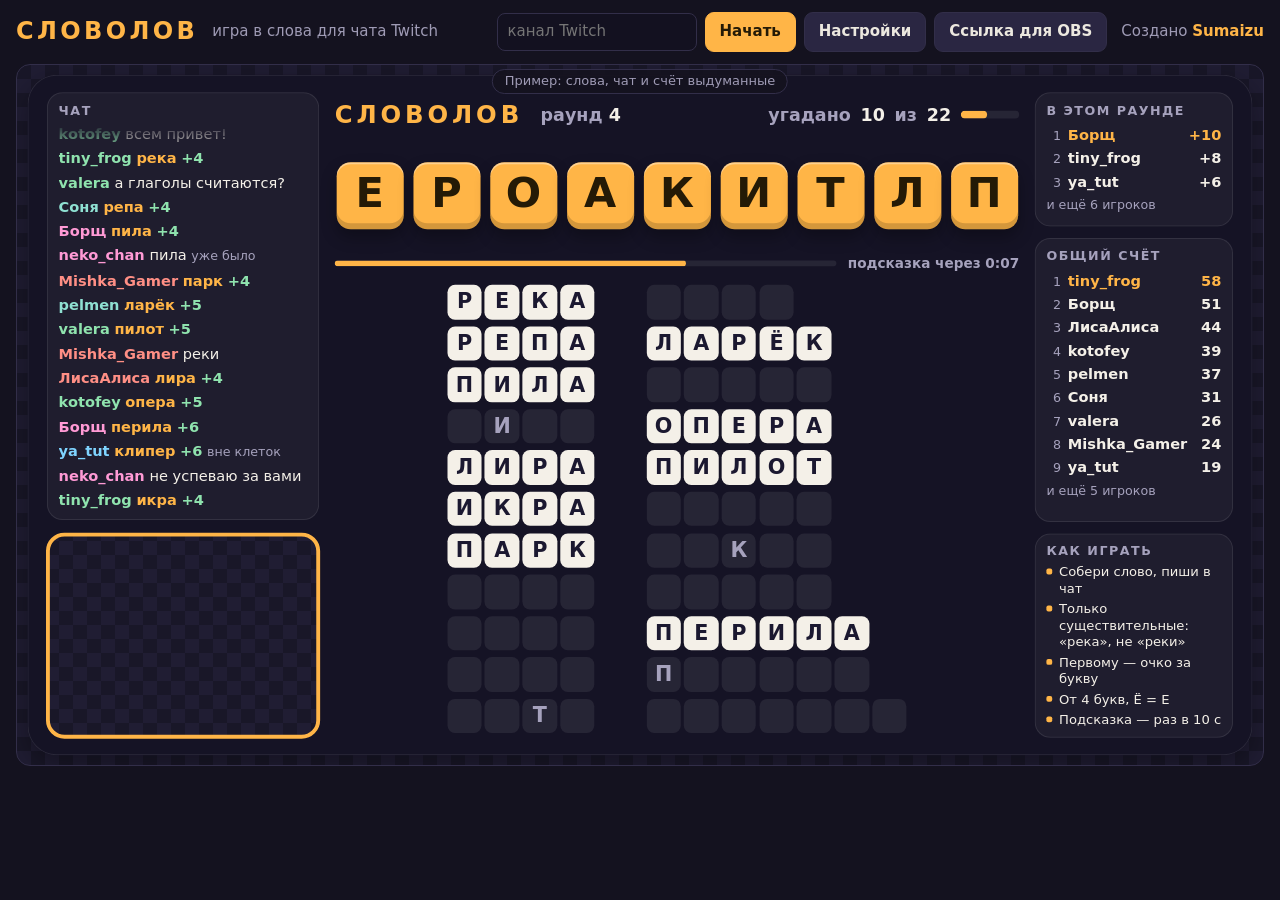
==== site/index.html @ 54fda8b3 "Шапка в одну строку, игра на всю страницу, особые ники в чате" ====
<!doctype html>
<html lang="ru">
<head>
<meta charset="utf-8">
<meta name="viewport" content="width=device-width, initial-scale=1">
<title>Словолов — игра в слова для чата Twitch</title>
<meta name="description" content="Игра в слова для чата Twitch на русском: зрители собирают слова из букв и пишут их в чат. Играй прямо в браузере или вставь ссылку в OBS — ставить ничего не нужно.">
<link rel="icon" href="data:image/svg+xml,%3Csvg xmlns='http://www.w3.org/2000/svg' viewBox='0 0 32 32'%3E%3Crect width='32' height='32' rx='7' fill='%23ffb547'/%3E%3Ctext x='16' y='24' font-family='Arial' font-weight='900' font-size='22' text-anchor='middle' fill='%23241a06'%3EС%3C/text%3E%3C/svg%3E">
<link rel="stylesheet" href="css/page.css">
</head>
<body>
<main class="page">
  <header class="top">
    <h1>Словолов</h1>
    <p class="tagline" id="status">игра в слова для чата Twitch</p>
    <form class="controls" id="start" autocomplete="off">
      <input type="text" id="s-channel" placeholder="канал Twitch" spellcheck="false" aria-label="Канал Twitch">
      <button type="submit" class="primary" id="play" disabled>Начать</button>
      <button type="button" id="toggle-settings" aria-expanded="false" aria-controls="settings">Настройки</button>
      <button type="button" id="toggle-link" aria-expanded="false" aria-controls="link-panel">Ссылка для OBS</button>
    </form>
    <p class="author">Создано <a href="https://twitch.tv/sumaizu" target="_blank" rel="noopener">Sumaizu</a></p>
    <section class="panel popover" id="link-panel" hidden>
      <div class="row">
        <input type="text" id="link" readonly aria-label="Ссылка на оверлей">
        <button type="button" id="copy">Копировать</button>
      </div>
      <p class="status" id="link-status"></p>
      <p class="hint">Вставь ссылку в источник «Браузер» в OBS, размер 1920×1080. Игра начинается через 10 секунд после того, как источник появился на экране, и останавливается, когда он скрыт.</p>
    </section>
  </header>

  <div class="layout" id="layout">
    <div class="stage">
      <div class="screen">
        <iframe id="game" title="Словолов"></iframe>
        <p class="note" id="example-note">Пример: слова, чат и счёт выдуманные</p>
      </div>
    </div>

    <form class="panel settings" id="settings" autocomplete="off" hidden>
      <fieldset>
        <legend>Раунд</legend>
        <div class="field">
          <label for="s-pause">Пауза между раундами</label>
          <div class="row"><input type="number" id="s-pause" min="3" max="3600"><span class="hint">секунд</span></div>
        </div>
        <div class="field">
          <label for="s-hint_every">Подсказка</label>
          <div class="row"><input type="number" id="s-hint_every" min="0" max="3600"><span class="hint">секунд без угаданных слов и открывается одна буква</span></div>
          <p class="hint">0 — без подсказок</p>
        </div>
        <div class="field">
          <label for="s-shuffle_every">Перемешивать буквы</label>
          <div class="row"><input type="number" id="s-shuffle_every" min="0" max="600"><span class="hint">секунд между перемешиваниями</span></div>
          <p class="hint">0 — не перемешивать</p>
        </div>
        <div class="field">
          <label for="s-round_time">Лимит времени на раунд</label>
          <div class="row"><input type="number" id="s-round_time" min="0" max="7200"><span class="hint">секунд</span></div>
          <p class="hint">0 — раунд идёт, пока не открыты все слова</p>
        </div>
      </fieldset>

      <fieldset>
        <legend>Слова</legend>
        <div class="field">
          <span class="label">Главное слово</span>
          <div class="row">
            <span class="hint">от</span><input type="number" id="s-base_min" min="4" max="12" aria-label="Главное слово: букв от">
            <span class="hint">до</span><input type="number" id="s-base_max" min="4" max="12" aria-label="Главное слово: букв до">
            <span class="hint">букв</span>
          </div>
        </div>
        <div class="field">
          <label for="s-extra_letters">Добавить букв к главному слову</label>
          <div class="row"><input type="number" id="s-extra_letters" min="0" max="4"><span class="hint">с ними собирается больше слов</span></div>
        </div>
        <div class="field">
          <label for="s-min_len">Самое короткое слово</label>
          <div class="row"><input type="number" id="s-min_len" min="2" max="6"><span class="hint">букв</span></div>
        </div>
        <div class="field">
          <label for="s-max_words">Слов в раунде</label>
          <div class="row">
            <span class="hint">не больше</span><input type="number" id="s-max_words" min="3" max="45">
            <span class="hint">и не меньше</span><input type="number" id="s-min_words" min="1" max="40" aria-label="Слов в раунде не меньше">
          </div>
        </div>
        <p class="summary" id="summary"></p>
      </fieldset>

      <fieldset>
        <legend>Чат</legend>
        <label class="check">
          <input type="checkbox" id="s-chat_commands">
          <span>Команды для стримера и модераторов
            <span class="hint"><code>!словолов-раунд</code> — закончить раунд</span>
            <span class="hint"><code>!словолов-сброс</code> — обнулить общий счёт</span>
          </span>
        </label>
      </fieldset>

      <fieldset>
        <legend>Общий счёт</legend>
        <div class="field">
          <label for="s-reset_mode">Сбрасывать</label>
          <select id="s-reset_mode">
            <option value="never">только командой в чате</option>
            <option value="day">каждый день</option>
            <option value="week">каждую неделю, в понедельник</option>
            <option value="month">каждый месяц, первого числа</option>
            <option value="timer">по таймеру</option>
          </select>
        </div>
        <div class="field" id="reset-hour-field">
          <label for="s-reset_hour">В котором часу</label>
          <div class="row"><input type="number" id="s-reset_hour" min="0" max="23"><span class="hint">часов, по времени компьютера с игрой</span></div>
        </div>
        <div class="field" id="reset-hours-field">
          <label for="s-reset_hours">Таймер</label>
          <div class="row"><span class="hint">каждые</span><input type="number" id="s-reset_hours" min="1" max="720"><span class="hint">часов</span></div>
        </div>
      </fieldset>

      <fieldset>
        <legend>Звук</legend>
        <label class="check"><input type="checkbox" id="s-sound"><span>Звуки игры</span></label>
        <div class="field">
          <label for="s-volume">Громкость</label>
          <div class="row">
            <input type="range" id="s-volume" min="0" max="100" step="5">
            <span class="hint" id="volume-text"></span>
            <button type="button" id="listen">Послушать</button>
          </div>
        </div>
      </fieldset>

      <fieldset>
        <legend>Вид</legend>
        <div class="split">
          <div class="group">
            <div class="field">
              <label for="s-accent">Цвет плашек с буквами</label>
              <div class="row"><input type="color" id="s-accent"></div>
            </div>
            <div class="switch" role="group" aria-label="Окошко под вебку">
              <button type="button" data-webcam="1">С вебкой</button><button type="button" data-webcam="0">Без вебки</button>
            </div>
          </div>
          <div class="group">
            <label class="check"><input type="checkbox" id="hide-chat"><span>Скрыть чат <span class="hint">вместе с окошком под вебку</span></span></label>
            <label class="check"><input type="checkbox" id="hide-side"><span>Убрать счёт и правила</span></label>
            <label class="check"><input type="checkbox" id="hide-bg"><span>Прозрачный фон</span></label>
          </div>
        </div>
      </fieldset>

      <div class="footer"><button type="button" class="quiet" id="defaults">Рекомендуемые настройки</button></div>
    </form>
  </div>
</main>
<script type="module" src="js/page.js"></script>
</body>
</html>
---- site/css/page.css ----
:root {
  color-scheme: dark;
  --bg: #14121f;
  --panel: #1d1a2e;
  --field: #131120;
  --line: #322e49;
  --ink: #ece8df;
  --muted: #9f9bb5;
  --accent: #ffb547;
  --accent-ink: #241a06;
  --ok: #7fd9a2;
  --warn: #ffcf70;
  --bad: #ff8f85;
}

* { box-sizing: border-box; }
[hidden] { display: none !important; }
html { height: 100%; background: var(--bg); }

body {
  height: 100%; margin: 0; padding: 12px 16px 16px; color: var(--ink); background: var(--bg);
  font: 15px/1.45 "Segoe UI", system-ui, -apple-system, Roboto, "Helvetica Neue", Arial, sans-serif;
}

p { margin: 0; }
code { font-family: Consolas, "Cascadia Mono", monospace; font-size: 13px; color: var(--accent); }
:focus-visible { outline: 2px solid var(--accent); outline-offset: 2px; }

.page { height: 100%; display: flex; flex-direction: column; gap: 12px; }
.top { position: relative; flex: none; display: flex; flex-wrap: wrap; align-items: center; gap: 8px 14px; }
h1 {
  margin: 0; font-size: 24px; font-weight: 900; letter-spacing: .14em; text-transform: uppercase;
  color: var(--accent);
}
.tagline {
  flex: 1 1 120px; min-width: 0; color: var(--muted);
  white-space: nowrap; overflow: hidden; text-overflow: ellipsis;
}
.tagline.ok { color: var(--ok); }
.tagline.warn { color: var(--warn); }
.controls { display: flex; flex-wrap: wrap; align-items: center; gap: 8px; }
.controls input { width: 200px; }
.author { color: var(--muted); white-space: nowrap; }
.author a { color: var(--accent); font-weight: 700; text-decoration: none; }
.author a:hover { text-decoration: underline; }
.popover {
  position: absolute; right: 0; top: calc(100% + 8px); z-index: 5; width: min(600px, 100%);
  box-shadow: 0 18px 44px rgba(0, 0, 0, .55);
}

.panel {
  background: var(--panel); border: 1px solid var(--line); border-radius: 14px; padding: 16px 18px; min-width: 0;
}
h2, legend {
  margin: 0 0 10px; padding: 0; font-size: 13px; font-weight: 700; letter-spacing: .1em; text-transform: uppercase;
  color: var(--muted);
}
.hint { color: var(--muted); font-size: 13px; }
.panel > .hint { margin-top: 8px; }

.layout {
  flex: 1; min-height: 0; display: grid; gap: 16px;
  grid-template: minmax(0, 1fr) / minmax(0, 1fr);
}
.layout.with-settings { grid-template-columns: minmax(0, 1fr) 400px; }
.stage { min-width: 0; min-height: 0; display: grid; place-items: start center; container-type: size; }
.screen {
  position: relative; width: 100%; height: 100%; border-radius: 14px; overflow: hidden;
  border: 1px solid var(--line);
  background: repeating-conic-gradient(#201d33 0% 25%, #191728 0% 50%) 0 0 / 28px 28px;
}
@supports (width: 1cqw) {
  .screen { width: min(100cqw, 100cqh * 16 / 9); height: auto; aspect-ratio: 16 / 9; }
}
.screen iframe { position: absolute; inset: 0; width: 100%; height: 100%; border: 0; color-scheme: light; }
.note {
  position: absolute; left: 50%; top: 4px; transform: translateX(-50%); padding: 2px 12px; border-radius: 999px;
  background: rgba(20, 18, 31, .9); border: 1px solid var(--line); color: var(--muted); font-size: 13px;
  white-space: nowrap; pointer-events: none;
}
.settings { min-height: 0; overflow-y: auto; }
@media (max-width: 900px) {
  html, body, .page { height: auto; }
  .layout, .layout.with-settings { grid-template: auto / minmax(0, 1fr); }
  .stage { container-type: normal; }
  .screen { width: 100%; height: auto; aspect-ratio: 16 / 9; }
  .settings { overflow-y: visible; }
}

button {
  font: inherit; font-weight: 600; color: var(--ink); background: #2a2642; border: 1px solid var(--line);
  border-radius: 9px; padding: 8px 14px; cursor: pointer;
}
button:hover { border-color: var(--muted); }
button:disabled { opacity: .5; cursor: default; }
button.primary { background: var(--accent); border-color: var(--accent); color: var(--accent-ink); }
button.quiet { background: none; color: var(--muted); font-weight: 400; }
button[aria-expanded="true"] { border-color: var(--accent); color: var(--accent); }

input, select {
  font: inherit; color: var(--ink); background: var(--field); border: 1px solid var(--line); border-radius: 8px;
  padding: 7px 10px; min-width: 0;
}
input[type=number] { width: 86px; }
input[type=color] { width: 54px; height: 34px; padding: 3px; }
input[type=range] {
  flex: 1 1 140px; max-width: 220px; padding: 0; border: 0; background: none; accent-color: var(--accent);
}
input[type=checkbox] { width: 17px; height: 17px; accent-color: var(--accent); flex: none; margin: 2px 0 0; }

.row { display: flex; flex-wrap: wrap; align-items: center; gap: 8px; }
.row > input[type=text] { flex: 1 1 140px; }

#link { font-family: Consolas, "Cascadia Mono", monospace; font-size: 13px; }
.status { margin-top: 10px; font-size: 14px; color: var(--muted); }
.status:empty { display: none; }
.status.warn { color: var(--warn); }

fieldset { border: 0; margin: 0 0 18px; padding: 0; display: grid; gap: 12px; min-width: 0; }
.split {
  display: grid; grid-template-columns: repeat(auto-fit, minmax(200px, 1fr)); gap: 12px 24px; align-items: start;
}
.group { display: grid; gap: 12px; min-width: 0; }
.field { display: grid; gap: 4px; min-width: 0; }
.field > label, .field > .label { font-weight: 600; }
.check { display: flex; gap: 9px; align-items: flex-start; }
.check span { display: block; }

.switch {
  display: inline-flex; justify-self: start; border: 1px solid var(--line); border-radius: 9px; overflow: hidden;
}
.switch button { border: 0; border-radius: 0; background: var(--field); color: var(--muted); white-space: nowrap; }
.switch button.on { background: var(--accent); color: var(--accent-ink); }

.summary { font-size: 13px; color: var(--muted); }
.summary.bad { color: var(--bad); }
.footer { display: flex; justify-content: flex-end; }
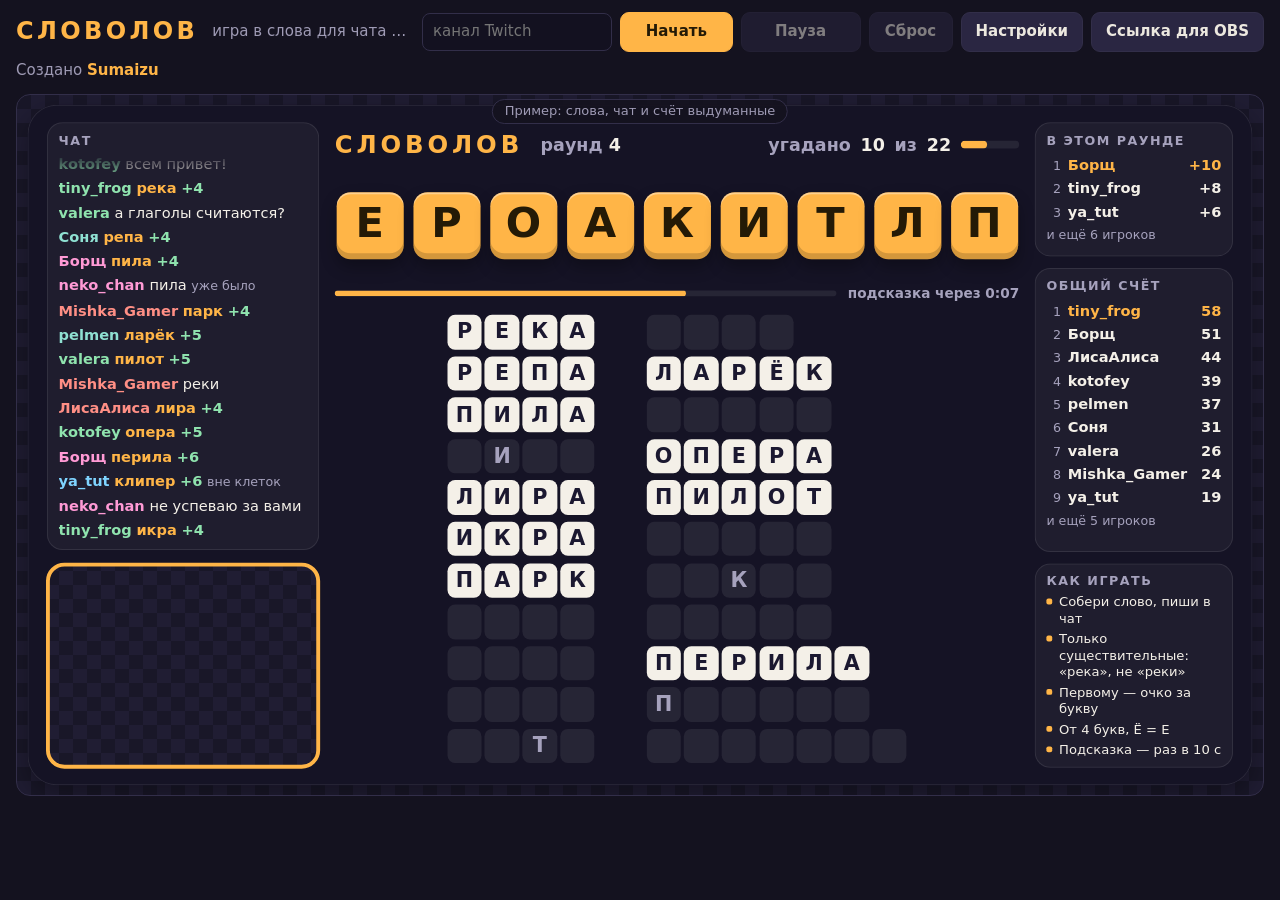
==== commit 5ccc5c5b: "Пауза и сброс счёта в браузере, команда паузы; отсчёт больше не откатывается" ====
--- a/site/index.html
+++ b/site/index.html
@@ -16,6 +16,8 @@
     <form class="controls" id="start" autocomplete="off">
       <input type="text" id="s-channel" placeholder="канал Twitch" spellcheck="false" aria-label="Канал Twitch">
       <button type="submit" class="primary" id="play" disabled>Начать</button>
+      <button type="button" id="pause" disabled>Пауза</button>
+      <button type="button" id="reset" title="Обнулить общий счёт" disabled>Сброс</button>
       <button type="button" id="toggle-settings" aria-expanded="false" aria-controls="settings">Настройки</button>
       <button type="button" id="toggle-link" aria-expanded="false" aria-controls="link-panel">Ссылка для OBS</button>
     </form>
@@ -96,6 +98,7 @@
           <input type="checkbox" id="s-chat_commands">
           <span>Команды для стримера и модераторов
             <span class="hint"><code>!словолов-раунд</code> — закончить раунд</span>
+            <span class="hint"><code>!словолов-пауза</code> — пауза, ещё раз — продолжить</span>
             <span class="hint"><code>!словолов-сброс</code> — обнулить общий счёт</span>
           </span>
         </label>
@@ -106,7 +109,7 @@
         <div class="field">
           <label for="s-reset_mode">Сбрасывать</label>
           <select id="s-reset_mode">
-            <option value="never">только командой в чате</option>
+            <option value="never">только вручную: кнопкой или командой</option>
             <option value="day">каждый день</option>
             <option value="week">каждую неделю, в понедельник</option>
             <option value="month">каждый месяц, первого числа</option>
--- a/site/css/page.css
+++ b/site/css/page.css
@@ -33,13 +33,17 @@
   color: var(--accent);
 }
 .tagline {
-  flex: 1 1 120px; min-width: 0; color: var(--muted);
+  flex: 1 1 90px; min-width: 0; color: var(--muted);
   white-space: nowrap; overflow: hidden; text-overflow: ellipsis;
 }
 .tagline.ok { color: var(--ok); }
 .tagline.warn { color: var(--warn); }
 .controls { display: flex; flex-wrap: wrap; align-items: center; gap: 8px; }
-.controls input { width: 200px; }
+.controls input { width: 190px; }
+#play { min-width: 7.5em; }
+#pause { min-width: 8em; }
+#reset { min-width: 5.6em; }
+#reset.armed { border-color: var(--warn); color: var(--warn); }
 .author { color: var(--muted); white-space: nowrap; }
 .author a { color: var(--accent); font-weight: 700; text-decoration: none; }
 .author a:hover { text-decoration: underline; }
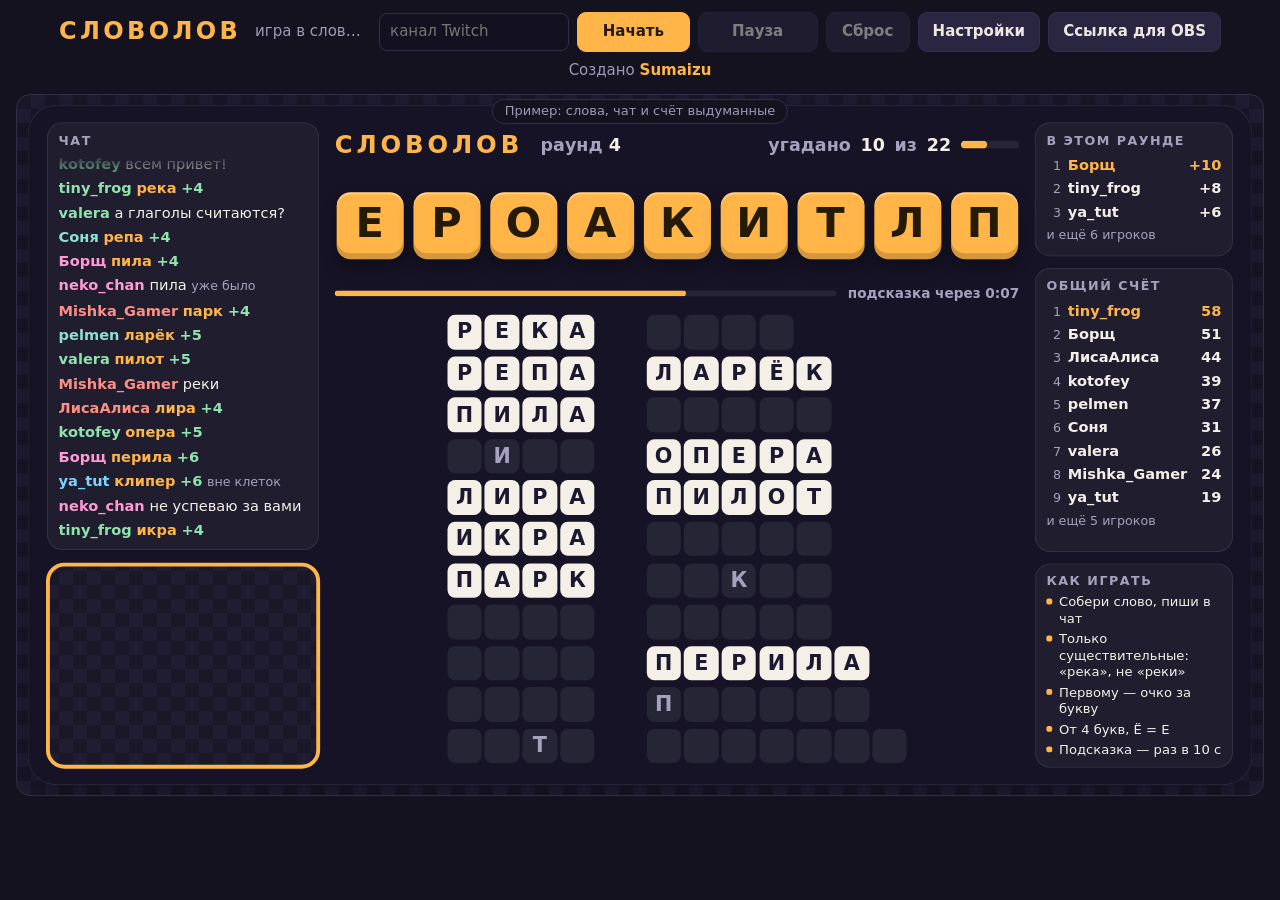
==== commit 39e236e8: "Название в шапке ведёт на главную страницу сайта" ====
--- a/site/index.html
+++ b/site/index.html
@@ -11,7 +11,7 @@
 <body>
 <main class="page">
   <header class="top">
-    <h1>Словолов</h1>
+    <h1><a href="https://gamesonstream.ru/" title="Все игры">Словолов</a></h1>
     <p class="tagline" id="status">игра в слова для чата Twitch</p>
     <form class="controls" id="start" autocomplete="off">
       <input type="text" id="s-channel" placeholder="канал Twitch" spellcheck="false" aria-label="Канал Twitch">
--- a/site/css/page.css
+++ b/site/css/page.css
@@ -27,13 +27,18 @@
 :focus-visible { outline: 2px solid var(--accent); outline-offset: 2px; }
 
 .page { height: 100%; display: flex; flex-direction: column; gap: 12px; }
-.top { position: relative; flex: none; display: flex; flex-wrap: wrap; align-items: center; gap: 8px 14px; }
+.top {
+  position: relative; flex: none; align-self: center; max-width: 100%;
+  display: flex; flex-wrap: wrap; align-items: center; justify-content: center; gap: 8px 14px;
+}
 h1 {
   margin: 0; font-size: 24px; font-weight: 900; letter-spacing: .14em; text-transform: uppercase;
   color: var(--accent);
 }
+h1 a { color: inherit; text-decoration: none; }
+h1 a:hover { text-decoration: underline; }
 .tagline {
-  flex: 1 1 90px; min-width: 0; color: var(--muted);
+  flex: none; width: clamp(100px, 100vw - 1170px, 260px); color: var(--muted);
   white-space: nowrap; overflow: hidden; text-overflow: ellipsis;
 }
 .tagline.ok { color: var(--ok); }
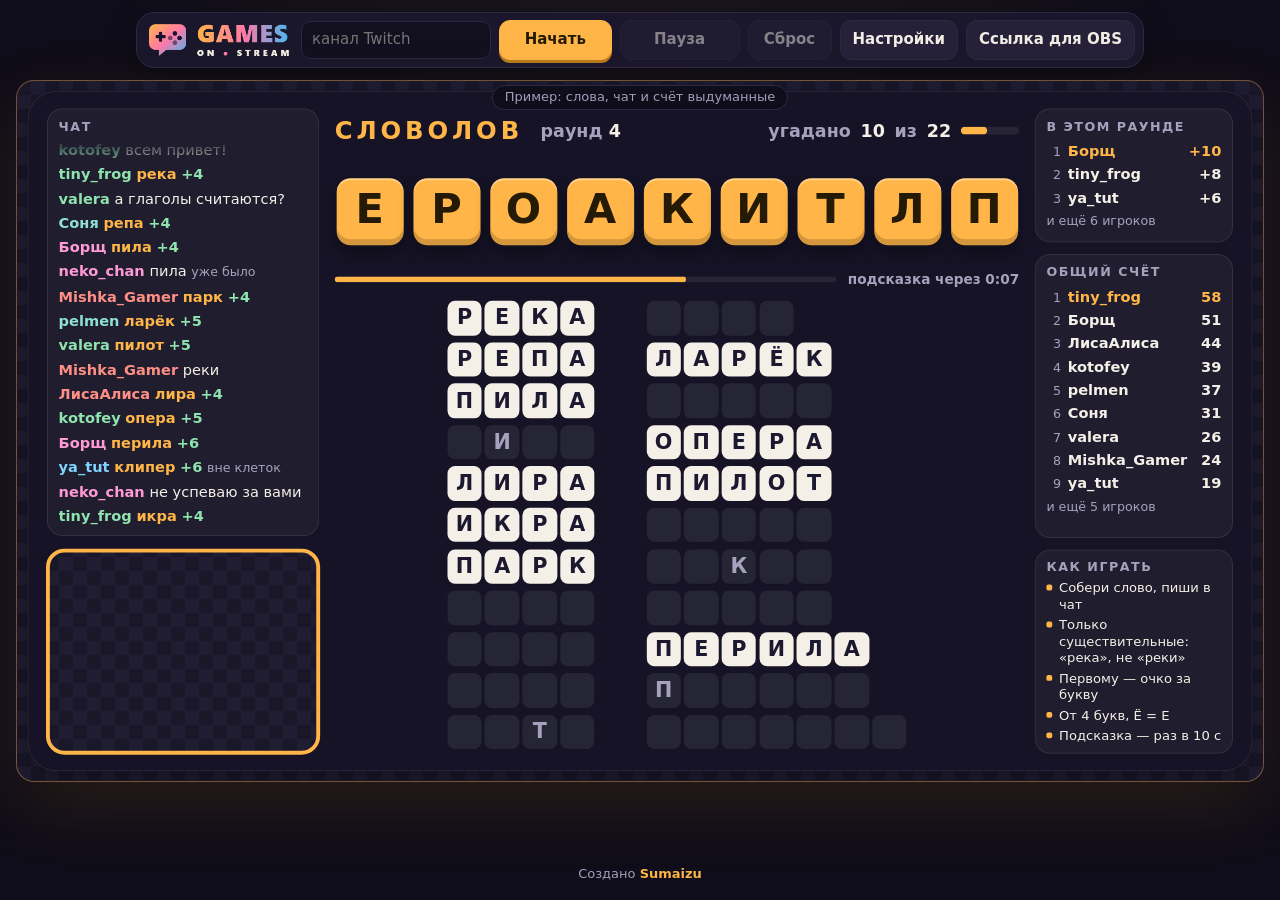
==== commit b35fc388: "Страница в стиле главной: логотип Games on Stream вместо названия, подпись внизу" ====
--- a/site/index.html
+++ b/site/index.html
@@ -11,8 +11,7 @@
 <body>
 <main class="page">
   <header class="top">
-    <h1><a href="https://gamesonstream.ru/" title="Все игры">Словолов</a></h1>
-    <p class="tagline" id="status">игра в слова для чата Twitch</p>
+    <a class="logo" href="https://gamesonstream.ru/" title="Все игры"><img src="images/logo.png" alt="Games on Stream" width="527" height="121"></a>
     <form class="controls" id="start" autocomplete="off">
       <input type="text" id="s-channel" placeholder="канал Twitch" spellcheck="false" aria-label="Канал Twitch">
       <button type="submit" class="primary" id="play" disabled>Начать</button>
@@ -21,7 +20,6 @@
       <button type="button" id="toggle-settings" aria-expanded="false" aria-controls="settings">Настройки</button>
       <button type="button" id="toggle-link" aria-expanded="false" aria-controls="link-panel">Ссылка для OBS</button>
     </form>
-    <p class="author">Создано <a href="https://twitch.tv/sumaizu" target="_blank" rel="noopener">Sumaizu</a></p>
     <section class="panel popover" id="link-panel" hidden>
       <div class="row">
         <input type="text" id="link" readonly aria-label="Ссылка на оверлей">
@@ -162,6 +160,10 @@
       <div class="footer"><button type="button" class="quiet" id="defaults">Рекомендуемые настройки</button></div>
     </form>
   </div>
+  <footer class="foot">
+    <p class="tagline" id="status"></p>
+    <p class="author">Создано <a href="https://twitch.tv/sumaizu" target="_blank" rel="noopener">Sumaizu</a></p>
+  </footer>
 </main>
 <script type="module" src="js/page.js"></script>
 </body>
--- a/site/css/page.css
+++ b/site/css/page.css
@@ -1,13 +1,16 @@
 :root {
   color-scheme: dark;
-  --bg: #14121f;
-  --panel: #1d1a2e;
-  --field: #131120;
-  --line: #322e49;
-  --ink: #ece8df;
-  --muted: #9f9bb5;
+  --bg: #0f0d19;
+  --panel: #1a172c;
+  --field: #120f1f;
+  --line: #2c2843;
+  --ink: #f1ede4;
+  --muted: #a29eb9;
   --accent: #ffb547;
   --accent-ink: #241a06;
+  --accent-deep: #b97a1c;
+  --frame: rgba(255, 181, 71, .38);
+  --glow: rgba(255, 181, 71, .12);
   --ok: #7fd9a2;
   --warn: #ffcf70;
   --bad: #ff8f85;
@@ -18,7 +21,8 @@
 html { height: 100%; background: var(--bg); }
 
 body {
-  height: 100%; margin: 0; padding: 12px 16px 16px; color: var(--ink); background: var(--bg);
+  height: 100%; margin: 0; padding: 12px 16px 16px; color: var(--ink);
+  background: radial-gradient(1000px 360px at 50% -160px, var(--glow), transparent 70%) no-repeat, var(--bg);
   font: 15px/1.45 "Segoe UI", system-ui, -apple-system, Roboto, "Helvetica Neue", Arial, sans-serif;
 }
 
@@ -29,18 +33,22 @@
 .page { height: 100%; display: flex; flex-direction: column; gap: 12px; }
 .top {
   position: relative; flex: none; align-self: center; max-width: 100%;
-  display: flex; flex-wrap: wrap; align-items: center; justify-content: center; gap: 8px 14px;
+  display: flex; flex-wrap: wrap; align-items: center; justify-content: center; gap: 8px 12px;
+  padding: 7px 8px 7px 12px; border-radius: 18px; background: var(--panel); border: 1px solid var(--line);
+  box-shadow: 0 12px 32px rgba(0, 0, 0, .28);
 }
-h1 {
-  margin: 0; font-size: 24px; font-weight: 900; letter-spacing: .14em; text-transform: uppercase;
-  color: var(--accent);
+.logo { display: block; flex: none; border-radius: 8px; }
+.logo img { display: block; width: 140px; height: auto; transition: transform .15s; }
+.logo:hover img { transform: scale(1.04); }
+.foot {
+  flex: none; display: flex; flex-wrap: wrap; align-items: center; justify-content: center; gap: 2px 16px;
+  padding: 0 8px; font-size: 13px;
 }
-h1 a { color: inherit; text-decoration: none; }
-h1 a:hover { text-decoration: underline; }
 .tagline {
-  flex: none; width: clamp(100px, 100vw - 1170px, 260px); color: var(--muted);
+  flex: 0 1 auto; min-width: 0; color: var(--muted);
   white-space: nowrap; overflow: hidden; text-overflow: ellipsis;
 }
+.tagline:empty { display: none; }
 .tagline.ok { color: var(--ok); }
 .tagline.warn { color: var(--warn); }
 .controls { display: flex; flex-wrap: wrap; align-items: center; gap: 8px; }
@@ -51,6 +59,9 @@
 #reset.armed { border-color: var(--warn); color: var(--warn); }
 .author { color: var(--muted); white-space: nowrap; }
 .author a { color: var(--accent); font-weight: 700; text-decoration: none; }
+@media (max-width: 560px) {
+  .author { white-space: normal; text-align: center; }
+}
 .author a:hover { text-decoration: underline; }
 .popover {
   position: absolute; right: 0; top: calc(100% + 8px); z-index: 5; width: min(600px, 100%);
@@ -58,7 +69,7 @@
 }
 
 .panel {
-  background: var(--panel); border: 1px solid var(--line); border-radius: 14px; padding: 16px 18px; min-width: 0;
+  background: var(--panel); border: 1px solid var(--line); border-radius: 18px; padding: 16px 18px; min-width: 0;
 }
 h2, legend {
   margin: 0 0 10px; padding: 0; font-size: 13px; font-weight: 700; letter-spacing: .1em; text-transform: uppercase;
@@ -74,8 +85,8 @@
 .layout.with-settings { grid-template-columns: minmax(0, 1fr) 400px; }
 .stage { min-width: 0; min-height: 0; display: grid; place-items: start center; container-type: size; }
 .screen {
-  position: relative; width: 100%; height: 100%; border-radius: 14px; overflow: hidden;
-  border: 1px solid var(--line);
+  position: relative; width: 100%; height: 100%; border-radius: 18px; overflow: hidden;
+  border: 1px solid var(--frame); box-shadow: 0 24px 70px var(--glow), 0 18px 40px rgba(0, 0, 0, .35);
   background: repeating-conic-gradient(#201d33 0% 25%, #191728 0% 50%) 0 0 / 28px 28px;
 }
 @supports (width: 1cqw) {
@@ -84,7 +95,7 @@
 .screen iframe { position: absolute; inset: 0; width: 100%; height: 100%; border: 0; color-scheme: light; }
 .note {
   position: absolute; left: 50%; top: 4px; transform: translateX(-50%); padding: 2px 12px; border-radius: 999px;
-  background: rgba(20, 18, 31, .9); border: 1px solid var(--line); color: var(--muted); font-size: 13px;
+  background: rgba(15, 13, 25, .9); border: 1px solid var(--line); color: var(--muted); font-size: 13px;
   white-space: nowrap; pointer-events: none;
 }
 .settings { min-height: 0; overflow-y: auto; }
@@ -97,17 +108,21 @@
 }
 
 button {
-  font: inherit; font-weight: 600; color: var(--ink); background: #2a2642; border: 1px solid var(--line);
-  border-radius: 9px; padding: 8px 14px; cursor: pointer;
+  font: inherit; font-weight: 700; color: var(--ink); background: #252139; border: 1px solid var(--line);
+  border-radius: 11px; padding: 8px 12px; cursor: pointer;
 }
 button:hover { border-color: var(--muted); }
 button:disabled { opacity: .5; cursor: default; }
-button.primary { background: var(--accent); border-color: var(--accent); color: var(--accent-ink); }
+button.primary {
+  background: var(--accent); border-color: var(--accent); color: var(--accent-ink);
+  box-shadow: 0 3px 0 var(--accent-deep);
+}
+button.primary:active:not(:disabled) { transform: translateY(2px); box-shadow: 0 1px 0 var(--accent-deep); }
 button.quiet { background: none; color: var(--muted); font-weight: 400; }
 button[aria-expanded="true"] { border-color: var(--accent); color: var(--accent); }
 
 input, select {
-  font: inherit; color: var(--ink); background: var(--field); border: 1px solid var(--line); border-radius: 8px;
+  font: inherit; color: var(--ink); background: var(--field); border: 1px solid var(--line); border-radius: 10px;
   padding: 7px 10px; min-width: 0;
 }
 input[type=number] { width: 86px; }
@@ -136,7 +151,7 @@
 .check span { display: block; }
 
 .switch {
-  display: inline-flex; justify-self: start; border: 1px solid var(--line); border-radius: 9px; overflow: hidden;
+  display: inline-flex; justify-self: start; border: 1px solid var(--line); border-radius: 11px; overflow: hidden;
 }
 .switch button { border: 0; border-radius: 0; background: var(--field); color: var(--muted); white-space: nowrap; }
 .switch button.on { background: var(--accent); color: var(--accent-ink); }
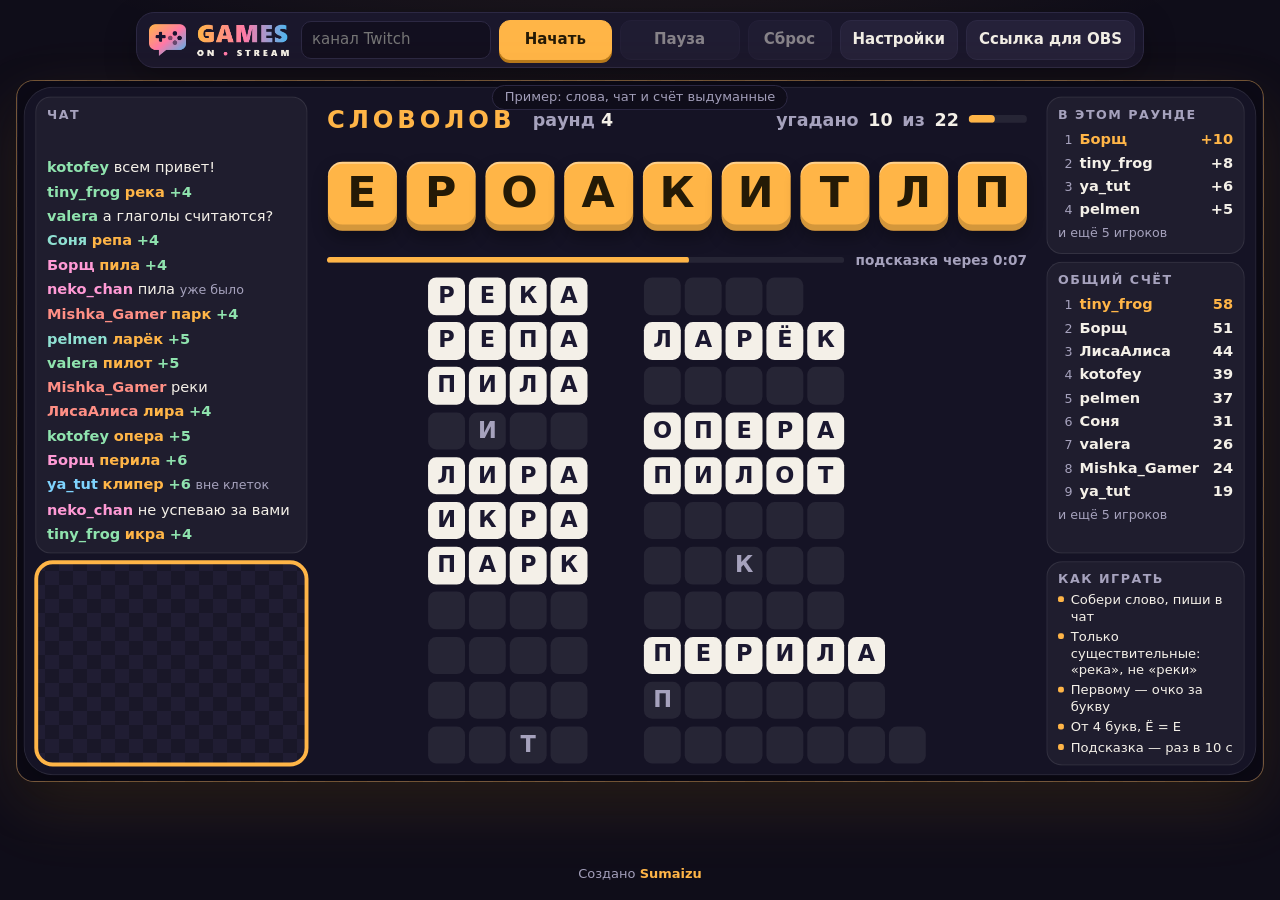
==== commit e1404250: "Окошко под вебку: три кнопки и режим «Витубер»" ====
--- a/site/index.html
+++ b/site/index.html
@@ -145,8 +145,11 @@
               <label for="s-accent">Цвет плашек с буквами</label>
               <div class="row"><input type="color" id="s-accent"></div>
             </div>
-            <div class="switch" role="group" aria-label="Окошко под вебку">
-              <button type="button" data-webcam="1">С вебкой</button><button type="button" data-webcam="0">Без вебки</button>
+            <div class="field">
+              <span class="label" id="webcam-label">Окошко под вебку</span>
+              <div class="switch" role="group" aria-labelledby="webcam-label">
+                <button type="button" data-webcam="none">Без вебки</button><button type="button" data-webcam="cam">С вебкой</button><button type="button" data-webcam="vtuber">Витубер</button>
+              </div>
             </div>
           </div>
           <div class="group">
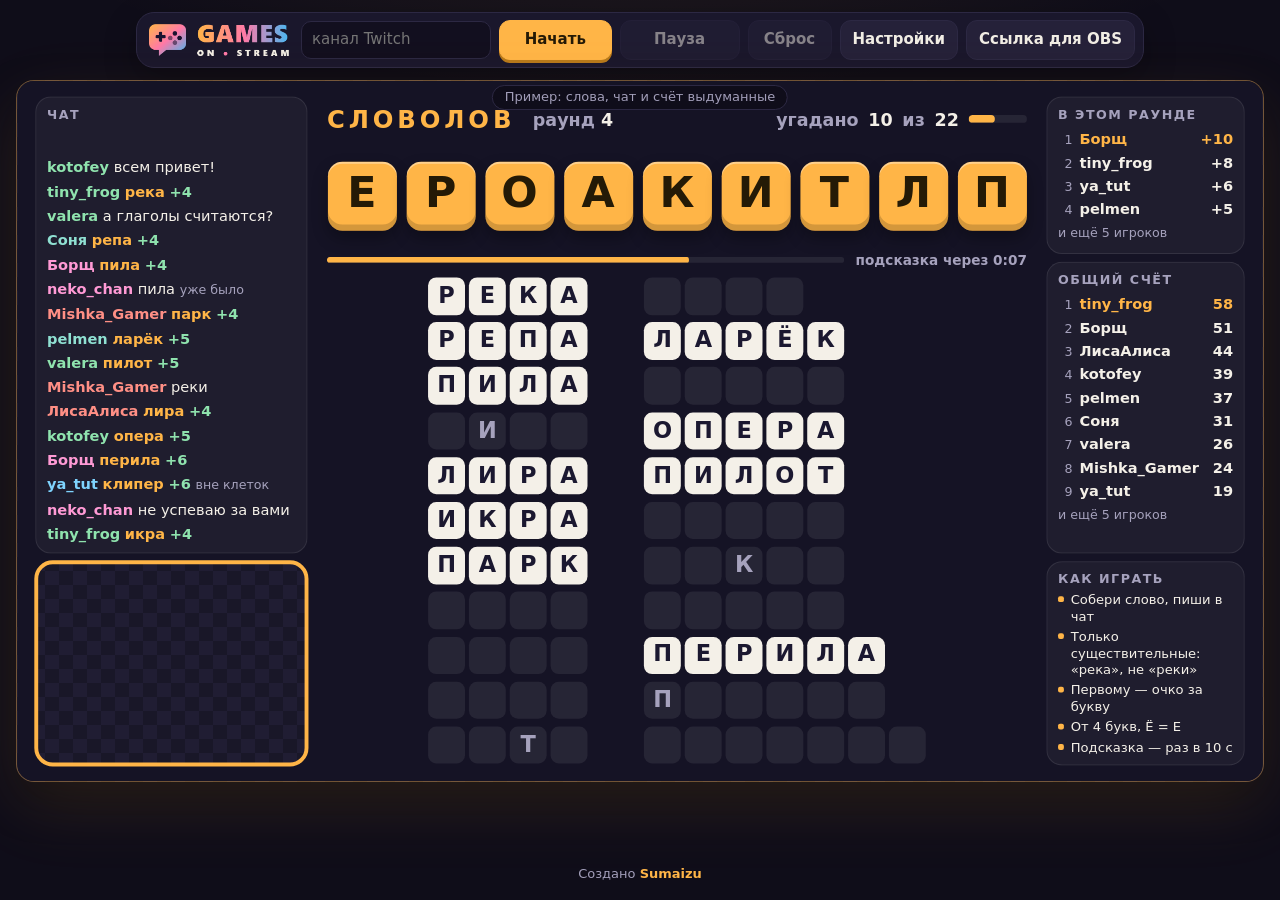
==== commit 6aa21476: "Статистика: игра сообщает сайту канал и время игры" ====
--- a/site/index.html
+++ b/site/index.html
@@ -26,7 +26,7 @@
         <button type="button" id="copy">Копировать</button>
       </div>
       <p class="status" id="link-status"></p>
-      <p class="hint">Вставь ссылку в источник «Браузер» в OBS, размер 1920×1080. Игра начинается через 10 секунд после того, как источник появился на экране, и останавливается, когда он скрыт.</p>
+      <p class="hint">Вставь ссылку в источник «Браузер» в OBS, размер 1920×1080 (у минималистичного оверлея — 640×1080). Игра начинается через 10 секунд после того, как источник появился на экране, и останавливается, когда он скрыт. Игра сообщает сайту название канала и время игры — только для статистики автора, кто играет.</p>
     </section>
   </header>
 
@@ -39,6 +39,7 @@
     </div>
 
     <form class="panel settings" id="settings" autocomplete="off" hidden>
+      <label class="check first"><input type="checkbox" id="s-mini"><span>Минималистичный оверлей <span class="hint">вертикальный, 640×1080, без фона: только буквы и слова</span></span></label>
       <fieldset>
         <legend>Раунд</legend>
         <div class="field">
@@ -137,25 +138,12 @@
         </div>
       </fieldset>
 
-      <fieldset>
+      <fieldset id="webcam-field">
         <legend>Вид</legend>
-        <div class="split">
-          <div class="group">
-            <div class="field">
-              <label for="s-accent">Цвет плашек с буквами</label>
-              <div class="row"><input type="color" id="s-accent"></div>
-            </div>
-            <div class="field">
-              <span class="label" id="webcam-label">Окошко под вебку</span>
-              <div class="switch" role="group" aria-labelledby="webcam-label">
-                <button type="button" data-webcam="none">Без вебки</button><button type="button" data-webcam="cam">С вебкой</button><button type="button" data-webcam="vtuber">Витубер</button>
-              </div>
-            </div>
-          </div>
-          <div class="group">
-            <label class="check"><input type="checkbox" id="hide-chat"><span>Скрыть чат <span class="hint">вместе с окошком под вебку</span></span></label>
-            <label class="check"><input type="checkbox" id="hide-side"><span>Убрать счёт и правила</span></label>
-            <label class="check"><input type="checkbox" id="hide-bg"><span>Прозрачный фон</span></label>
+        <div class="field">
+          <span class="label" id="webcam-label">Окошко под вебку</span>
+          <div class="switch" role="group" aria-labelledby="webcam-label">
+            <button type="button" data-webcam="none">Без вебки</button><button type="button" data-webcam="cam">С вебкой</button><button type="button" data-webcam="vtuber">Витубер</button>
           </div>
         </div>
       </fieldset>
--- a/site/css/page.css
+++ b/site/css/page.css
@@ -91,6 +91,7 @@
 }
 @supports (width: 1cqw) {
   .screen { width: min(100cqw, 100cqh * 16 / 9); height: auto; aspect-ratio: 16 / 9; }
+  .screen.mini { width: min(100cqw, 100cqh * 16 / 27); aspect-ratio: 16 / 27; }
 }
 .screen iframe { position: absolute; inset: 0; width: 100%; height: 100%; border: 0; color-scheme: light; }
 .note {
@@ -104,6 +105,7 @@
   .layout, .layout.with-settings { grid-template: auto / minmax(0, 1fr); }
   .stage { container-type: normal; }
   .screen { width: 100%; height: auto; aspect-ratio: 16 / 9; }
+  .screen.mini { aspect-ratio: 16 / 27; }
   .settings { overflow-y: visible; }
 }
 
@@ -149,6 +151,7 @@
 .field > label, .field > .label { font-weight: 600; }
 .check { display: flex; gap: 9px; align-items: flex-start; }
 .check span { display: block; }
+.check.first { margin-bottom: 18px; }
 
 .switch {
   display: inline-flex; justify-self: start; border: 1px solid var(--line); border-radius: 11px; overflow: hidden;
